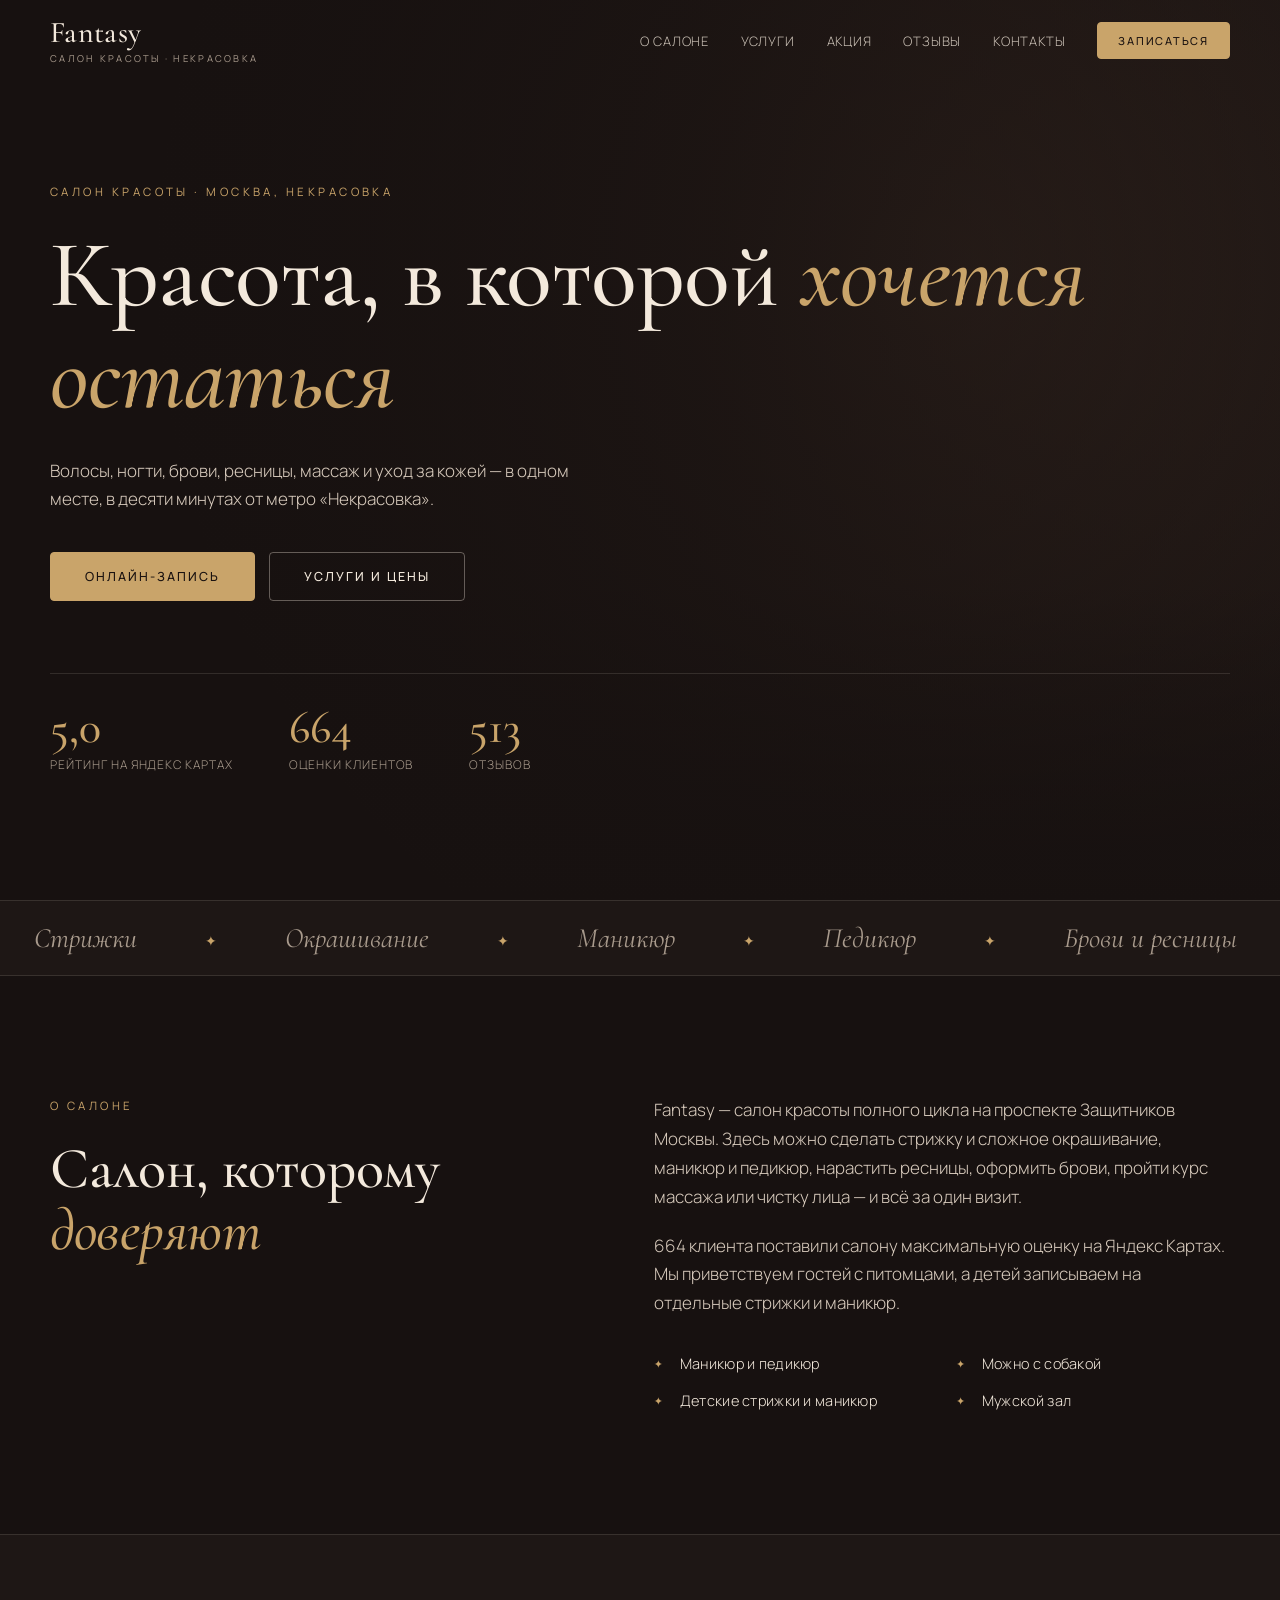
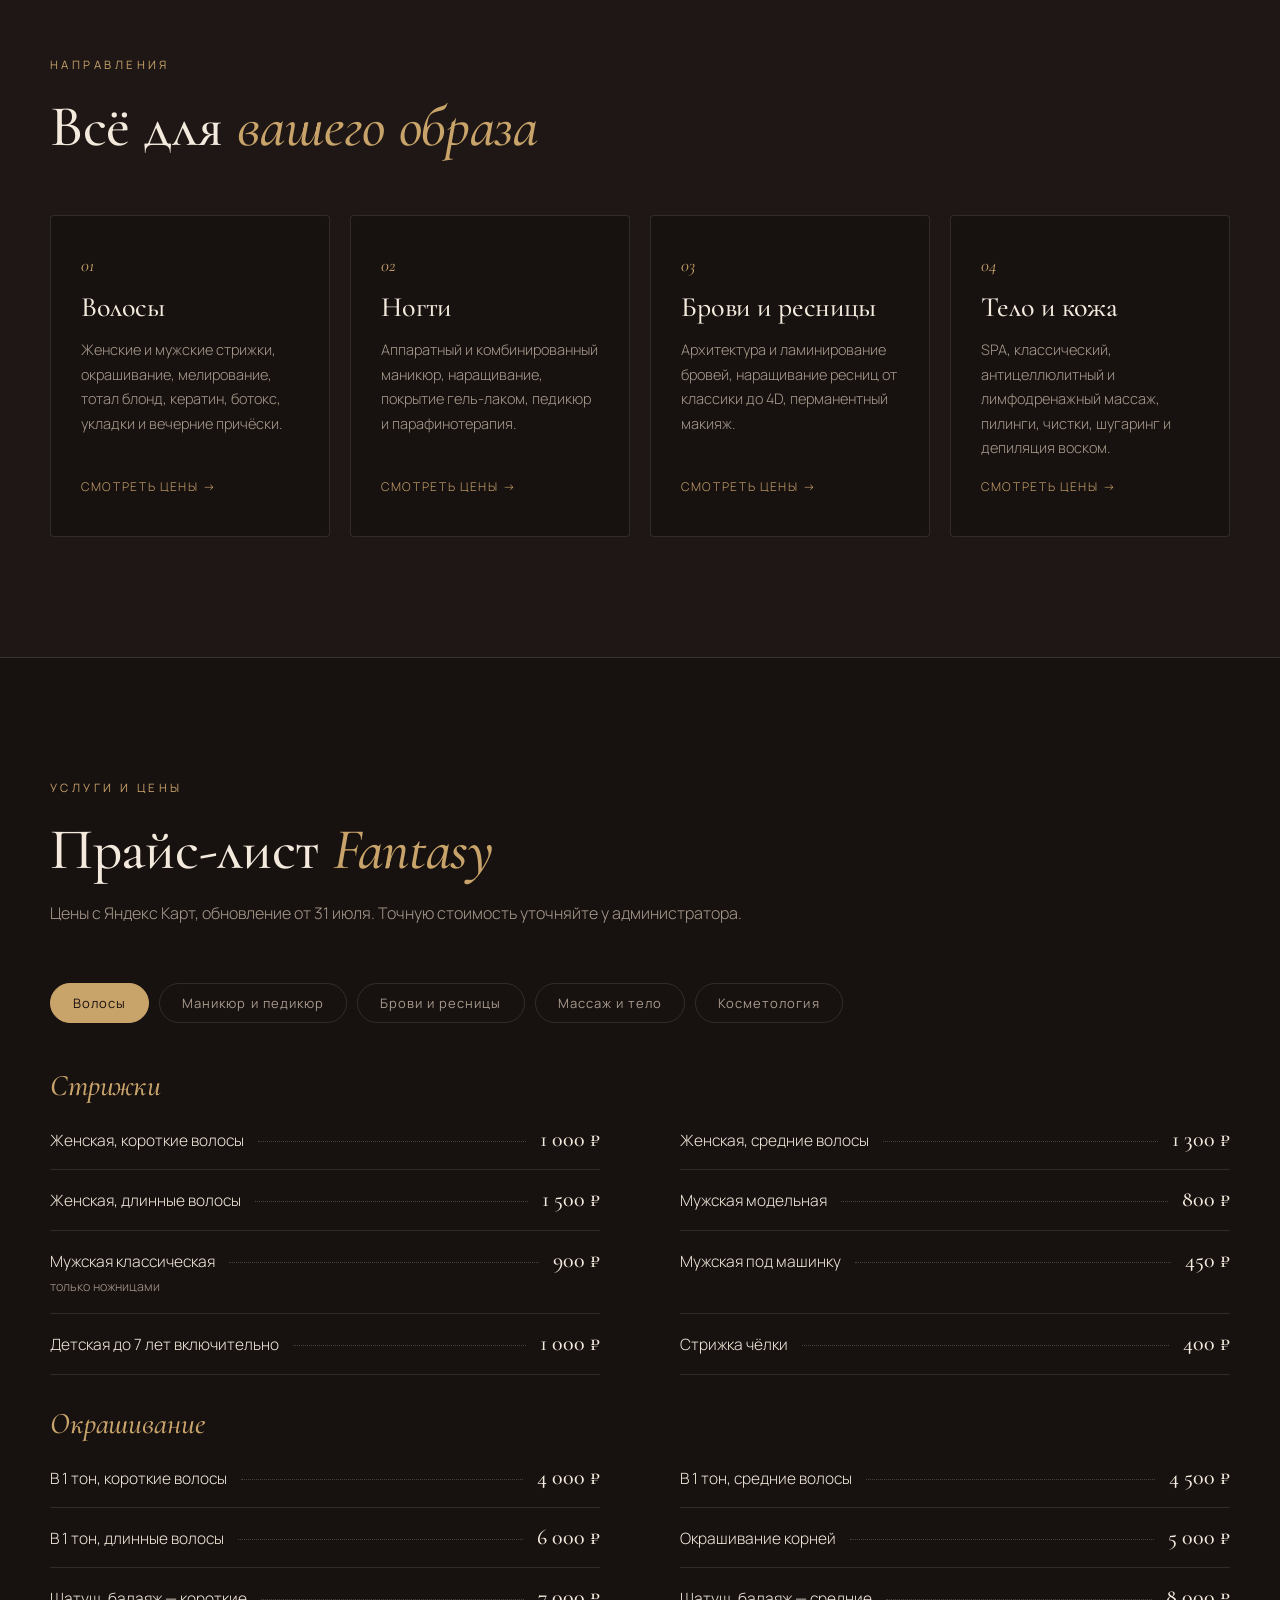
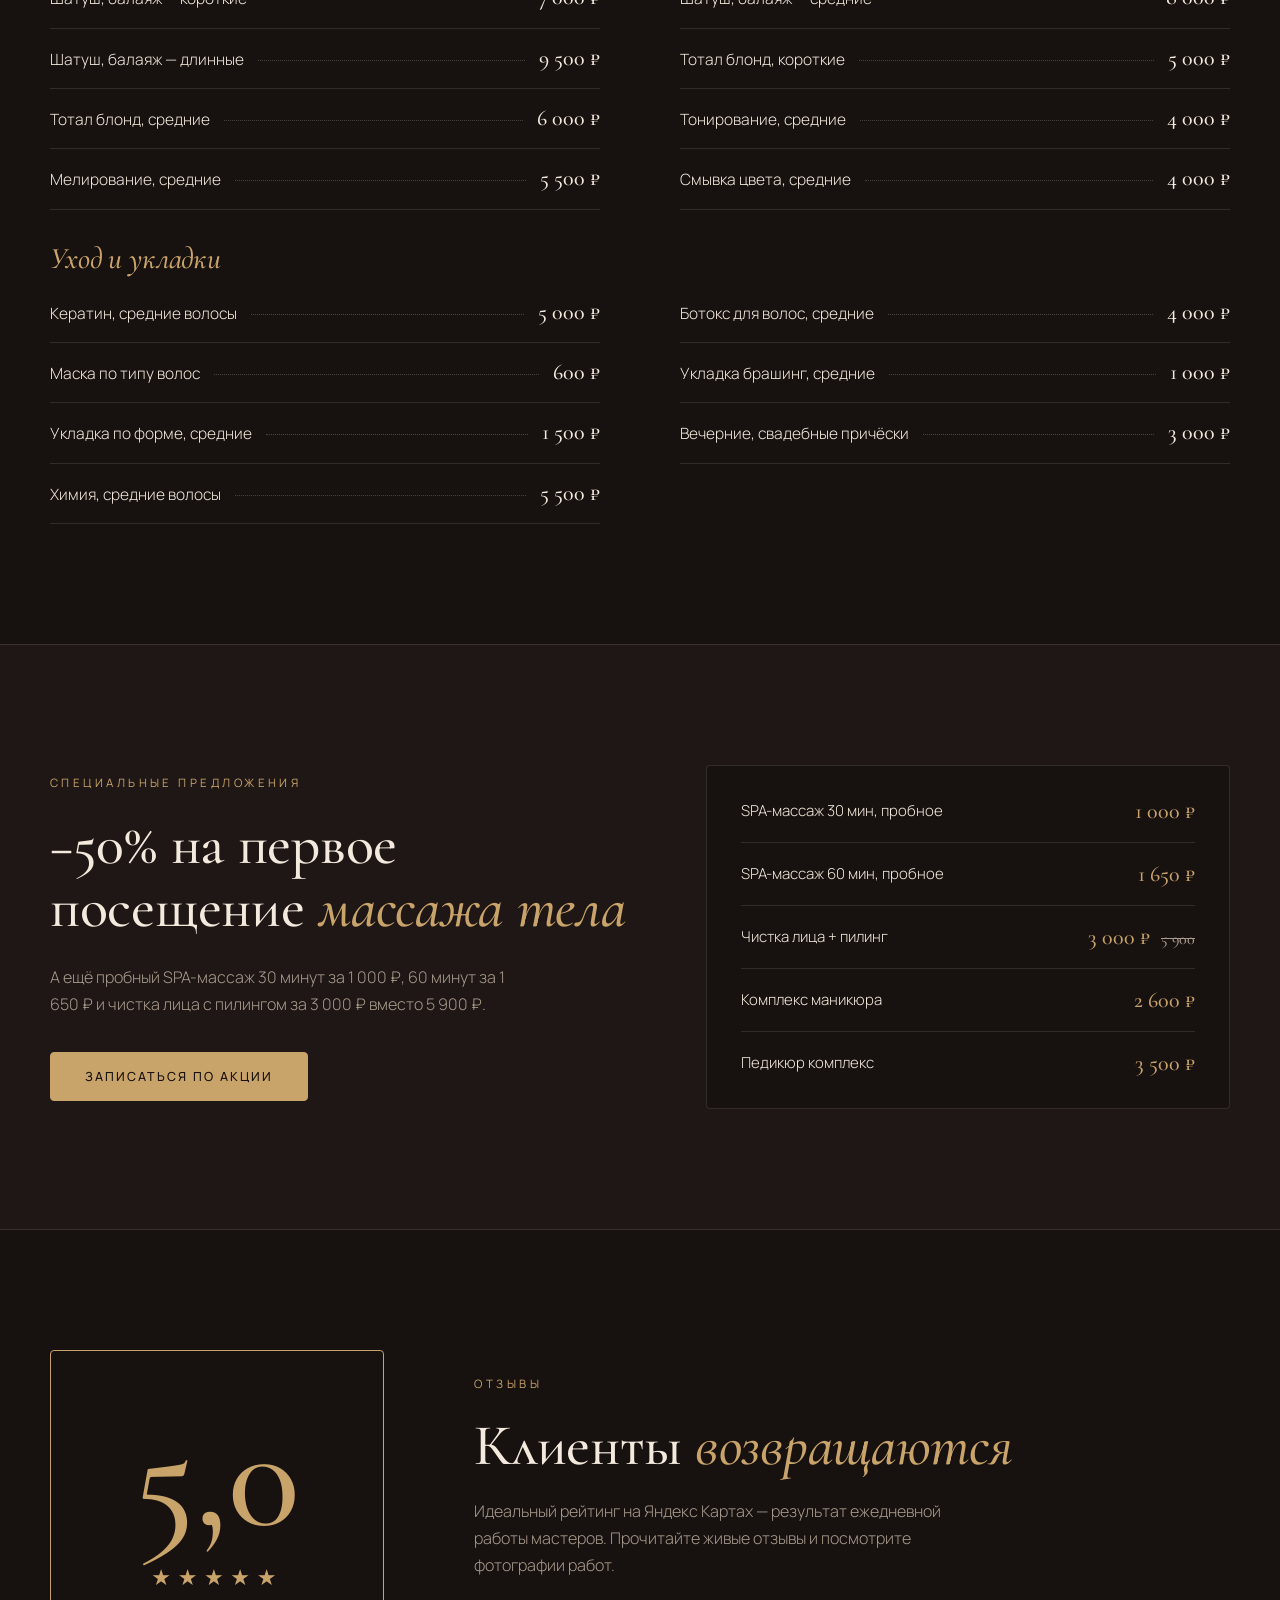
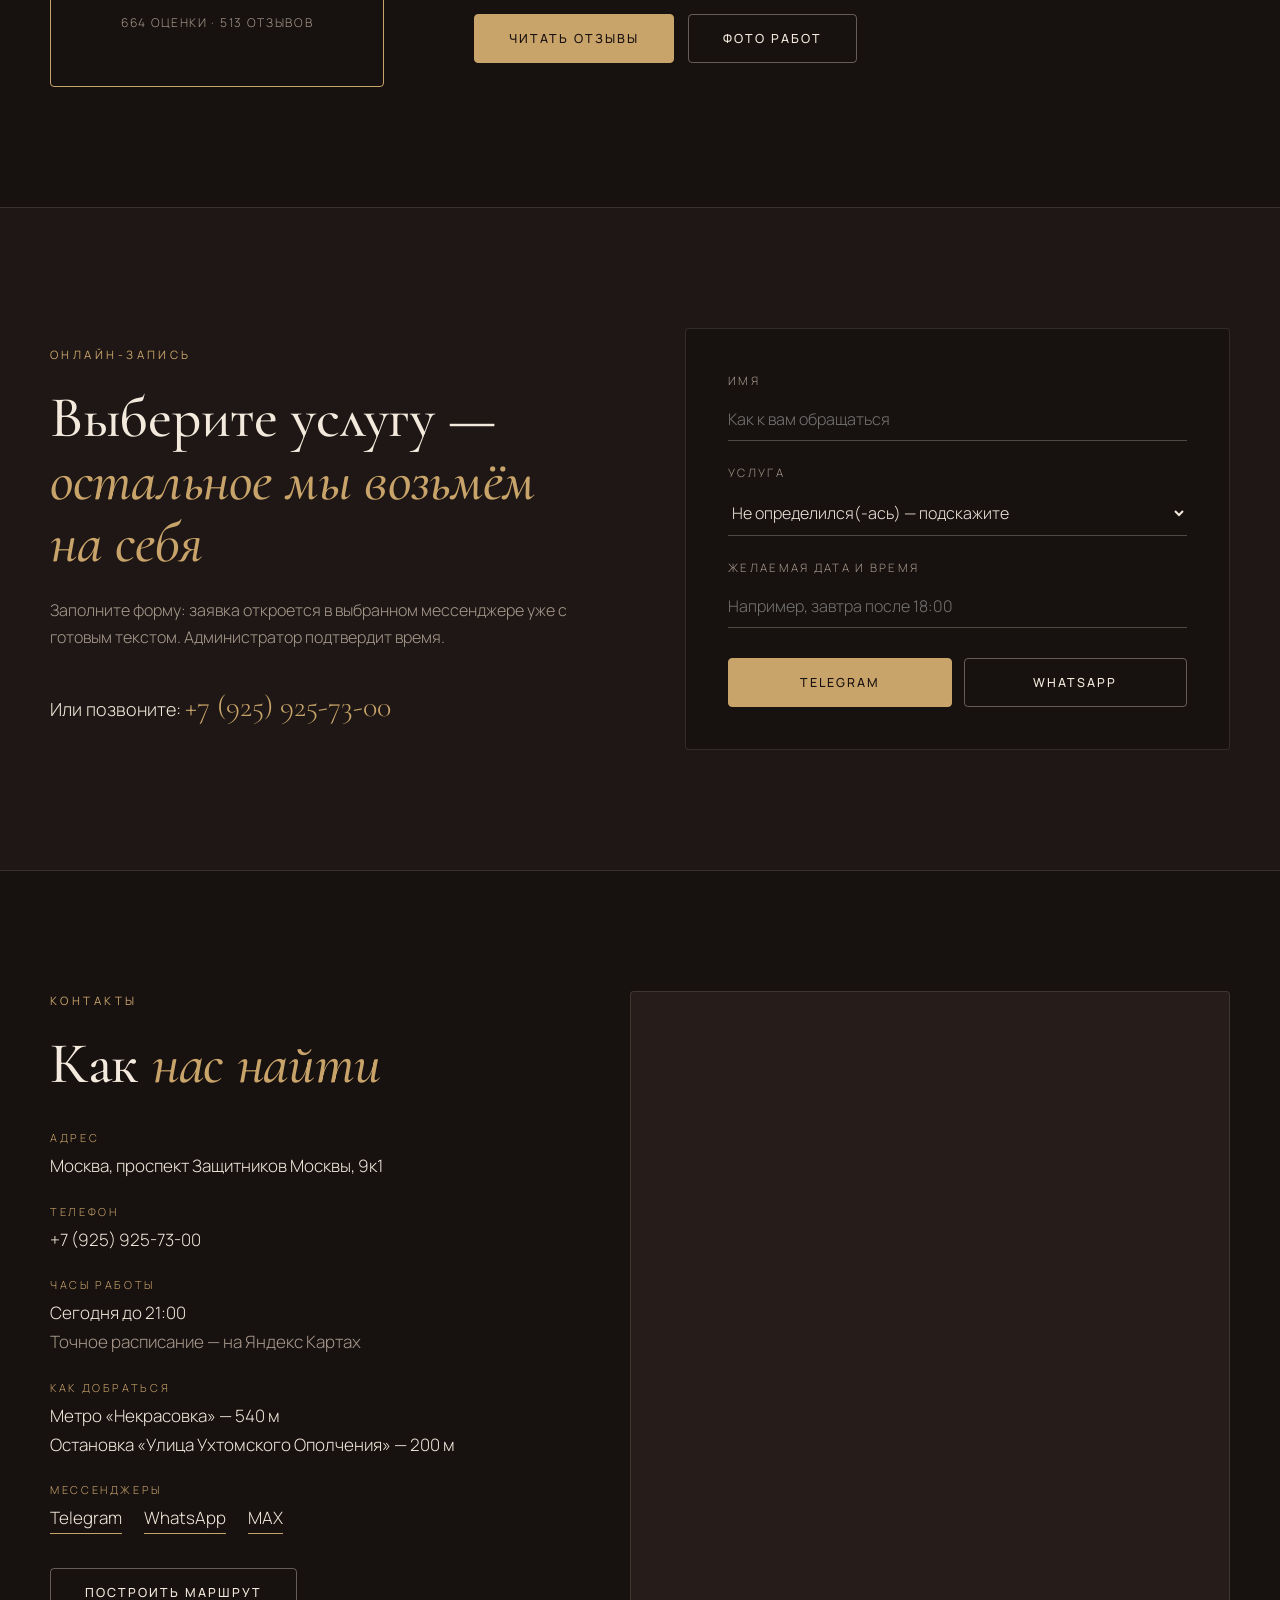
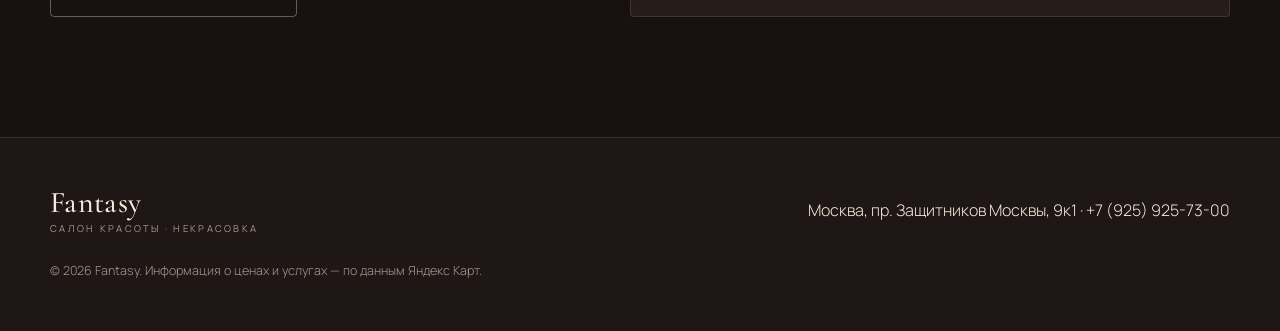
==== index.html @ a946d9de "Add files via upload" ====
<!DOCTYPE html>
<html lang="ru">
<head>
<meta charset="UTF-8">
<meta name="viewport" content="width=device-width, initial-scale=1.0">
<title>Fantasy — салон красоты в Некрасовке | Онлайн-запись</title>
<meta name="description" content="Fantasy — салон красоты на проспекте Защитников Москвы, 9к1 (Некрасовка). Рейтинг 5,0 на Яндекс Картах, 664 оценки. Стрижки, окрашивание, маникюр, педикюр, брови, ресницы, массаж, косметология.">
<meta name="theme-color" content="#171110">
<meta property="og:title" content="Fantasy — салон красоты в Некрасовке">
<meta property="og:description" content="Рейтинг 5,0 на Яндекс Картах. Маникюр, педикюр, окрашивание, стрижки, брови, массаж. Онлайн-запись.">
<meta property="og:type" content="website">
<meta property="og:locale" content="ru_RU">
<meta property="og:image" content="https://avatars.mds.yandex.net/get-tycoon/6283051/2a0000018bce1b3d26c07682998ab287adb4/priority-headline-background">
<link rel="preconnect" href="https://fonts.googleapis.com">
<link rel="preconnect" href="https://fonts.gstatic.com" crossorigin>
<link href="https://fonts.googleapis.com/css2?family=Cormorant+Garamond:ital,wght@0,400;0,500;0,600;1,400;1,500&family=Manrope:wght@300;400;500;600&display=swap" rel="stylesheet">
<link rel="stylesheet" href="style.css">
</head>
<body>

<header class="header" id="header">
  <a href="#top" class="logo">Fantasy<span>салон красоты · Некрасовка</span></a>
  <nav class="nav" id="nav">
    <a href="#about">О салоне</a>
    <a href="#services">Услуги</a>
    <a href="#offer">Акция</a>
    <a href="#reviews">Отзывы</a>
    <a href="#contacts">Контакты</a>
    <a href="#booking" class="btn btn--small">Записаться</a>
  </nav>
  <button class="burger" id="burger" aria-label="Меню"><i></i><i></i></button>
</header>

<main id="top">

  <!-- HERO -->
  <section class="hero">
    <div class="hero__bg"></div>
    <div class="hero__inner">
      <p class="eyebrow">Салон красоты · Москва, Некрасовка</p>
      <h1>Красота, в которой <em>хочется остаться</em></h1>
      <p class="hero__text">Волосы, ногти, брови, ресницы, массаж и уход за кожей — в одном месте, в десяти минутах от метро «Некрасовка».</p>
      <div class="hero__actions">
        <a href="#booking" class="btn">Онлайн-запись</a>
        <a href="#services" class="btn btn--ghost">Услуги и цены</a>
      </div>
      <div class="hero__stats">
        <div><b>5,0</b><span>рейтинг на Яндекс Картах</span></div>
        <div><b>664</b><span>оценки клиентов</span></div>
        <div><b>513</b><span>отзывов</span></div>
      </div>
    </div>
  </section>

  <!-- MARQUEE -->
  <div class="marquee" aria-hidden="true">
    <div class="marquee__track">
      <span>Стрижки</span><span>Окрашивание</span><span>Маникюр</span><span>Педикюр</span><span>Брови и ресницы</span><span>Массаж</span><span>Косметология</span><span>Шугаринг</span><span>Перманент</span>
      <span>Стрижки</span><span>Окрашивание</span><span>Маникюр</span><span>Педикюр</span><span>Брови и ресницы</span><span>Массаж</span><span>Косметология</span><span>Шугаринг</span><span>Перманент</span>
    </div>
  </div>

  <!-- ABOUT -->
  <section class="section" id="about">
    <div class="wrap about">
      <div class="about__head reveal">
        <p class="eyebrow">О салоне</p>
        <h2>Салон, которому <em>доверяют</em></h2>
      </div>
      <div class="about__body reveal">
        <p>Fantasy — салон красоты полного цикла на проспекте Защитников Москвы. Здесь можно сделать стрижку и сложное окрашивание, маникюр и педикюр, нарастить ресницы, оформить брови, пройти курс массажа или чистку лица — и всё за один визит.</p>
        <p>664 клиента поставили салону максимальную оценку на Яндекс Картах. Мы приветствуем гостей с питомцами, а детей записываем на отдельные стрижки и маникюр.</p>
        <ul class="features">
          <li>Маникюр и педикюр</li>
          <li>Можно с собакой</li>
          <li>Детские стрижки и маникюр</li>
          <li>Мужской зал</li>
        </ul>
      </div>
    </div>
  </section>

  <!-- DIRECTIONS cards -->
  <section class="section section--alt">
    <div class="wrap">
      <div class="section__head reveal">
        <p class="eyebrow">Направления</p>
        <h2>Всё для <em>вашего образа</em></h2>
      </div>
      <div class="cards">
        <article class="card reveal"><span class="card__n">01</span><h3>Волосы</h3><p>Женские и мужские стрижки, окрашивание, мелирование, тотал блонд, кератин, ботокс, укладки и вечерние причёски.</p><a href="#services" data-cat="hair">Смотреть цены →</a></article>
        <article class="card reveal"><span class="card__n">02</span><h3>Ногти</h3><p>Аппаратный и комбинированный маникюр, наращивание, покрытие гель-лаком, педикюр и парафинотерапия.</p><a href="#services" data-cat="nails">Смотреть цены →</a></article>
        <article class="card reveal"><span class="card__n">03</span><h3>Брови и ресницы</h3><p>Архитектура и ламинирование бровей, наращивание ресниц от классики до 4D, перманентный макияж.</p><a href="#services" data-cat="brows">Смотреть цены →</a></article>
        <article class="card reveal"><span class="card__n">04</span><h3>Тело и кожа</h3><p>SPA, классический, антицеллюлитный и лимфодренажный массаж, пилинги, чистки, шугаринг и депиляция воском.</p><a href="#services" data-cat="body">Смотреть цены →</a></article>
      </div>
    </div>
  </section>

  <!-- SERVICES -->
  <section class="section" id="services">
    <div class="wrap">
      <div class="section__head reveal">
        <p class="eyebrow">Услуги и цены</p>
        <h2>Прайс-лист <em>Fantasy</em></h2>
        <p class="muted">Цены с Яндекс Карт, обновление от 31 июля. Точную стоимость уточняйте у администратора.</p>
      </div>
      <div class="tabs reveal" id="tabs" role="tablist"></div>
      <div class="price-list reveal" id="priceList"></div>
    </div>
  </section>

  <!-- OFFER -->
  <section class="section section--alt" id="offer">
    <div class="wrap offer reveal">
      <div>
        <p class="eyebrow">Специальные предложения</p>
        <h2>−50% на первое<br>посещение <em>массажа тела</em></h2>
        <p class="muted">А ещё пробный SPA-массаж 30 минут за 1 000 ₽, 60 минут за 1 650 ₽ и чистка лица с пилингом за 3 000 ₽ вместо 5 900 ₽.</p>
        <a href="#booking" class="btn" data-service="Массаж тела — первое посещение −50%">Записаться по акции</a>
      </div>
      <ul class="offer__list">
        <li><span>SPA-массаж 30 мин, пробное</span><b>1 000 ₽</b></li>
        <li><span>SPA-массаж 60 мин, пробное</span><b>1 650 ₽</b></li>
        <li><span>Чистка лица + пилинг</span><b>3 000 ₽ <s>5 900</s></b></li>
        <li><span>Комплекс маникюра</span><b>2 600 ₽</b></li>
        <li><span>Педикюр комплекс</span><b>3 500 ₽</b></li>
      </ul>
    </div>
  </section>

  <!-- REVIEWS -->
  <section class="section" id="reviews">
    <div class="wrap reviews reveal">
      <div class="reviews__score">
        <b>5,0</b>
        <div class="stars" aria-label="5 из 5">★★★★★</div>
        <span>664 оценки · 513 отзывов</span>
      </div>
      <div class="reviews__text">
        <p class="eyebrow">Отзывы</p>
        <h2>Клиенты <em>возвращаются</em></h2>
        <p class="muted">Идеальный рейтинг на Яндекс Картах — результат ежедневной работы мастеров. Прочитайте живые отзывы и посмотрите фотографии работ.</p>
        <div class="hero__actions">
          <a class="btn" href="https://yandex.com/maps/org/fantasy/70527552037/reviews/" target="_blank" rel="noopener">Читать отзывы</a>
          <a class="btn btn--ghost" href="https://yandex.com/maps/org/fantasy/70527552037/gallery/" target="_blank" rel="noopener">Фото работ</a>
        </div>
      </div>
    </div>
  </section>

  <!-- BOOKING -->
  <section class="section section--alt" id="booking">
    <div class="wrap booking">
      <div class="reveal">
        <p class="eyebrow">Онлайн-запись</p>
        <h2>Выберите услугу — <em>остальное мы возьмём на себя</em></h2>
        <p class="muted">Заполните форму: заявка откроется в выбранном мессенджере уже с готовым текстом. Администратор подтвердит время.</p>
        <p class="booking__phone">Или позвоните: <a href="tel:+79259257300">+7 (925) 925-73-00</a></p>
      </div>
      <form class="form reveal" id="form" novalidate>
        <label>Имя
          <input type="text" id="fName" placeholder="Как к вам обращаться" required>
        </label>
        <label>Услуга
          <select id="fService"></select>
        </label>
        <label>Желаемая дата и время
          <input type="text" id="fWhen" placeholder="Например, завтра после 18:00">
        </label>
        <div class="form__btns">
          <button type="button" class="btn" data-send="tg">Telegram</button>
          <button type="button" class="btn btn--ghost" data-send="wa">WhatsApp</button>
        </div>
        <p class="form__err" id="formErr" hidden>Пожалуйста, укажите ваше имя.</p>
      </form>
    </div>
  </section>

  <!-- CONTACTS -->
  <section class="section" id="contacts">
    <div class="wrap contacts">
      <div class="contacts__info reveal">
        <p class="eyebrow">Контакты</p>
        <h2>Как <em>нас найти</em></h2>
        <dl>
          <dt>Адрес</dt>
          <dd>Москва, проспект Защитников Москвы, 9к1</dd>
          <dt>Телефон</dt>
          <dd><a href="tel:+79259257300">+7 (925) 925-73-00</a></dd>
          <dt>Часы работы</dt>
          <dd>Сегодня до 21:00<br><span class="muted">Точное расписание — на Яндекс Картах</span></dd>
          <dt>Как добраться</dt>
          <dd>Метро «Некрасовка» — 540 м<br>Остановка «Улица Ухтомского Ополчения» — 200 м</dd>
          <dt>Мессенджеры</dt>
          <dd class="links">
            <a href="https://t.me/salonFantasyMsk" target="_blank" rel="noopener">Telegram</a>
            <a href="https://wa.me/79259257300" target="_blank" rel="noopener">WhatsApp</a>
            <a href="https://max.ru/u/f9LHodD0cOI7cSpdST8HWlpeTLL5L7X9rrbCBZIti6YhWW0O6BIstn3oP70" target="_blank" rel="noopener">MAX</a>
          </dd>
        </dl>
        <a class="btn btn--ghost" href="https://yandex.ru/maps/-/CXBHrFlB" target="_blank" rel="noopener">Построить маршрут</a>
      </div>
      <div class="map reveal">
        <iframe title="Карта: салон Fantasy" src="https://yandex.ru/map-widget/v1/?ll=37.918559%2C55.700719&z=16&pt=37.918559%2C55.700719%2Cpm2rdm" loading="lazy" allowfullscreen></iframe>
      </div>
    </div>
  </section>
</main>

<footer class="footer">
  <div class="wrap footer__inner">
    <a href="#top" class="logo">Fantasy<span>салон красоты · Некрасовка</span></a>
    <p>Москва, пр. Защитников Москвы, 9к1 · <a href="tel:+79259257300">+7 (925) 925-73-00</a></p>
    <p class="muted">© <span id="year"></span> Fantasy. Информация о ценах и услугах — по данным Яндекс Карт.</p>
  </div>
</footer>

<script src="script.js"></script>
</body>
</html>
---- style.css ----
:root{
  --bg:#171110;
  --bg-2:#1e1715;
  --bg-3:#261d1a;
  --line:rgba(243,233,220,.12);
  --text:#f3e9dc;
  --muted:#a89a8c;
  --gold:#c9a46a;
  --gold-2:#e0c08a;
  --serif:'Cormorant Garamond',Georgia,serif;
  --sans:'Manrope',system-ui,sans-serif;
  --r:4px;
  color-scheme:dark;
}
*{box-sizing:border-box;margin:0;padding:0}
html{scroll-behavior:smooth;scroll-padding-top:80px}
body{background:var(--bg);color:var(--text);font-family:var(--sans);font-weight:300;line-height:1.7;-webkit-font-smoothing:antialiased;overflow-x:hidden}
a{color:inherit;text-decoration:none}
ul{list-style:none}
img{max-width:100%}
em{font-family:var(--serif);font-style:italic;font-weight:500;color:var(--gold)}
.wrap{width:min(1180px,100% - 48px);margin-inline:auto}
.muted{color:var(--muted)}

/* Header */
.header{position:fixed;inset:0 0 auto 0;z-index:50;display:flex;align-items:center;justify-content:space-between;padding:18px max(24px,calc((100% - 1180px)/2));transition:background .3s,padding .3s,border-color .3s;border-bottom:1px solid transparent}
.header::before{content:"";position:absolute;inset:0;z-index:-2;background:rgba(23,17,16,.92);backdrop-filter:blur(10px);opacity:0;transition:opacity .3s}
.header.scrolled::before{opacity:1}
.header.scrolled{padding-block:12px;border-color:var(--line)}
.logo{font-family:var(--serif);font-size:30px;font-weight:500;line-height:1;display:inline-flex;flex-direction:column;letter-spacing:.01em}
.logo span{font-family:var(--sans);font-size:9.5px;letter-spacing:.24em;text-transform:uppercase;color:var(--muted);margin-top:6px;font-weight:400}
.nav{display:flex;align-items:center;gap:32px;font-size:13px;letter-spacing:.06em;text-transform:uppercase}
.nav a:not(.btn){position:relative;color:var(--text);opacity:.8;transition:opacity .2s}
.nav a:not(.btn):hover{opacity:1;color:var(--gold)}
.burger{display:none;background:none;border:0;width:36px;height:36px;position:relative;cursor:pointer}
.burger i{position:absolute;left:6px;right:6px;height:1px;background:var(--text);transition:.3s}
.burger i:first-child{top:13px}.burger i:last-child{top:21px}
.burger.open i:first-child{top:17px;transform:rotate(45deg)}
.burger.open i:last-child{top:17px;transform:rotate(-45deg)}

/* Buttons */
.btn{display:inline-flex;align-items:center;justify-content:center;padding:15px 34px;background:var(--gold);color:#1a1210;border:1px solid var(--gold);font:500 12.5px var(--sans);letter-spacing:.16em;text-transform:uppercase;border-radius:var(--r);cursor:pointer;transition:.25s}
.btn:hover{background:var(--gold-2);border-color:var(--gold-2);transform:translateY(-1px)}
.btn--ghost{background:transparent;color:var(--text);border-color:rgba(243,233,220,.35)}
.btn--ghost:hover{background:rgba(243,233,220,.08);border-color:var(--gold);color:var(--gold)}
.btn--small{padding:10px 20px;font-size:11px}

/* Hero */
.hero{position:relative;min-height:100svh;display:flex;align-items:center;padding:140px 0 80px;isolation:isolate}
.hero__bg{position:absolute;inset:0;z-index:-1;background:
  linear-gradient(90deg,rgba(23,17,16,.96) 0%,rgba(23,17,16,.78) 55%,rgba(23,17,16,.45) 100%),
  linear-gradient(0deg,var(--bg) 0%,transparent 35%),
  url("https://avatars.mds.yandex.net/get-tycoon/6283051/2a0000018bce1b3d26c07682998ab287adb4/priority-headline-background") center/cover,
  radial-gradient(circle at 75% 30%,#3a2a22,#171110 70%)}
.hero__inner{width:min(1180px,100% - 48px);margin-inline:auto}
.eyebrow{font-size:11.5px;letter-spacing:.3em;text-transform:uppercase;color:var(--gold);font-weight:400;margin-bottom:22px}
h1,h2,h3{font-family:var(--serif);font-weight:500;line-height:1.08;letter-spacing:-.005em}
h1{font-size:clamp(44px,7.4vw,96px);max-width:12.5em}
h2{font-size:clamp(34px,4.6vw,58px)}
h3{font-size:28px}
.hero__text{max-width:520px;margin:28px 0 38px;font-size:17px;color:#d8cbbd}
.hero__actions{display:flex;gap:14px;flex-wrap:wrap}
.hero__stats{display:flex;gap:56px;margin-top:72px;padding-top:30px;border-top:1px solid var(--line);flex-wrap:wrap}
.hero__stats b{display:block;font:500 46px/1 var(--serif);color:var(--gold)}
.hero__stats span{font-size:12px;letter-spacing:.08em;color:var(--muted);text-transform:uppercase}

/* Marquee */
.marquee{overflow:hidden;border-block:1px solid var(--line);background:var(--bg-2)}
.marquee__track{display:flex;width:max-content;animation:marq 38s linear infinite}
.marquee span{font:italic 400 28px var(--serif);padding:20px 34px;color:var(--muted);white-space:nowrap}
.marquee span::after{content:"✦";margin-left:68px;color:var(--gold);font-size:14px;font-style:normal;vertical-align:middle}
@keyframes marq{to{transform:translateX(-50%)}}

/* Sections */
.section{padding:120px 0}
.section--alt{background:var(--bg-2);border-block:1px solid var(--line)}
.section__head{margin-bottom:56px;max-width:720px}
.section__head .muted{margin-top:18px}

.about{display:grid;grid-template-columns:1fr 1.1fr;gap:80px;align-items:start}
.about__body p{margin-bottom:20px;color:#d8cbbd;font-size:17px}
.features{display:grid;grid-template-columns:1fr 1fr;gap:12px 28px;margin-top:34px}
.features li{padding-left:26px;position:relative;font-size:14.5px;letter-spacing:.02em}
.features li::before{content:"✦";position:absolute;left:0;color:var(--gold);font-size:11px;top:3px}

.cards{display:grid;grid-template-columns:repeat(4,1fr);gap:20px}
.card{background:var(--bg);border:1px solid var(--line);padding:38px 30px;display:flex;flex-direction:column;gap:16px;transition:.3s;border-radius:var(--r)}
.card:hover{border-color:var(--gold);transform:translateY(-6px)}
.card__n{font:italic 400 18px var(--serif);color:var(--gold)}
.card p{color:var(--muted);font-size:14.5px;flex:1}
.card a{font-size:12px;letter-spacing:.14em;text-transform:uppercase;color:var(--gold)}

/* Prices */
.tabs{display:flex;flex-wrap:wrap;gap:10px;margin-bottom:44px}
.tab{background:transparent;color:var(--muted);border:1px solid var(--line);padding:10px 22px;font:400 13px var(--sans);letter-spacing:.08em;border-radius:100px;cursor:pointer;transition:.2s}
.tab:hover{color:var(--text);border-color:rgba(243,233,220,.4)}
.tab.active{background:var(--gold);color:#1a1210;border-color:var(--gold)}
.price-list{display:grid;grid-template-columns:1fr 1fr;gap:0 80px}
.price-group{grid-column:1/-1;font:italic 500 30px var(--serif);color:var(--gold);margin:30px 0 6px}
.price-group:first-child{margin-top:0}
.price{display:flex;align-items:baseline;gap:14px;padding:16px 0;border-bottom:1px solid var(--line);transition:.2s;cursor:pointer}
.price:hover{padding-left:8px}
.price:hover .price__name{color:var(--gold)}
.price__name{flex:0 1 auto;font-size:15.5px}
.price__name small{display:block;color:var(--muted);font-size:12.5px;margin-top:2px}
.price__dots{flex:1;border-bottom:1px dotted rgba(243,233,220,.22);transform:translateY(-4px);min-width:16px}
.price__val{font:500 22px var(--serif);white-space:nowrap}

/* Offer */
.offer{display:grid;grid-template-columns:1.1fr 1fr;gap:80px;align-items:center}
.offer h2{margin-bottom:24px}
.offer .muted{margin-bottom:34px;max-width:480px}
.offer__list{border:1px solid var(--line);padding:14px 34px;background:var(--bg);border-radius:var(--r)}
.offer__list li{display:flex;justify-content:space-between;gap:20px;padding:18px 0;border-bottom:1px solid var(--line);font-size:15px}
.offer__list li:last-child{border:0}
.offer__list b{font:500 22px var(--serif);color:var(--gold);white-space:nowrap}
.offer__list s{color:var(--muted);font-size:16px;margin-left:6px}

/* Reviews */
.reviews{display:grid;grid-template-columns:auto 1fr;gap:90px;align-items:center}
.reviews__score{text-align:center;padding:50px 70px;border:1px solid var(--gold);border-radius:var(--r)}
.reviews__score b{display:block;font:500 clamp(90px,12vw,150px)/1 var(--serif);color:var(--gold)}
.stars{color:var(--gold);letter-spacing:.3em;font-size:22px;margin:8px 0 12px}
.reviews__score span{font-size:12px;letter-spacing:.14em;text-transform:uppercase;color:var(--muted)}
.reviews__text h2{margin-bottom:20px}
.reviews__text .muted{margin-bottom:34px;max-width:520px}

/* Booking */
.booking{display:grid;grid-template-columns:1fr 1fr;gap:90px;align-items:center}
.booking h2{margin-bottom:22px}
.booking__phone{margin-top:30px;font-size:18px}
.booking__phone a{font-family:var(--serif);font-size:30px;color:var(--gold)}
.form{display:flex;flex-direction:column;gap:22px;background:var(--bg);padding:42px;border:1px solid var(--line);border-radius:var(--r)}
.form label{display:flex;flex-direction:column;gap:8px;font-size:11.5px;letter-spacing:.2em;text-transform:uppercase;color:var(--muted)}
.form input,.form select{background:transparent;border:0;border-bottom:1px solid rgba(243,233,220,.25);color:var(--text);font:300 16px var(--sans);padding:10px 0;outline:0;border-radius:0;transition:border-color .2s;letter-spacing:normal;text-transform:none}
.form input:focus,.form select:focus{border-color:var(--gold)}
.form select option{background:var(--bg-2);color:var(--text)}
.form__btns{display:flex;gap:12px;margin-top:8px}
.form__btns .btn{flex:1}
.form__err{color:#e58b7c;font-size:13px}

/* Contacts */
.contacts{display:grid;grid-template-columns:1fr 1.2fr;gap:80px}
.contacts h2{margin-bottom:34px}
dl{margin-bottom:34px}
dt{font-size:11px;letter-spacing:.24em;text-transform:uppercase;color:var(--gold);margin-top:22px}
dd{font-size:17px;margin-top:4px}
dd a:hover{color:var(--gold)}
.links{display:flex;gap:22px}
.links a{border-bottom:1px solid var(--gold)}
.map{min-height:480px;border:1px solid var(--line);border-radius:var(--r);overflow:hidden;background:var(--bg-3)}
.map iframe{width:100%;height:100%;min-height:480px;border:0;filter:invert(.92) hue-rotate(180deg) saturate(.6) brightness(.95)}

/* Footer */
.footer{border-top:1px solid var(--line);padding:50px 0;background:var(--bg-2)}
.footer__inner{display:grid;grid-template-columns:1fr auto;gap:10px 40px;align-items:center}
.footer__inner .muted{grid-column:1/-1;font-size:12.5px;margin-top:16px}
.footer p a:hover{color:var(--gold)}

/* Reveal */
.reveal{opacity:0;transform:translateY(26px);transition:opacity .8s ease,transform .8s ease}
.reveal.in{opacity:1;transform:none}

/* Responsive */
@media (max-width:980px){
  .section{padding:84px 0}
  .about,.offer,.reviews,.booking,.contacts{grid-template-columns:1fr;gap:44px}
  .cards{grid-template-columns:1fr 1fr}
  .price-list{grid-template-columns:1fr;gap:0}
  .reviews__score{padding:34px;justify-self:start}
  .burger{display:block}
  .nav{position:fixed;inset:0 0 0 auto;width:min(320px,86vw);background:var(--bg-2);flex-direction:column;align-items:flex-start;justify-content:center;gap:26px;padding:40px;transform:translateX(100%);transition:transform .35s;border-left:1px solid var(--line);font-size:15px}
  .nav.open{transform:none}
  .header{z-index:60}
  .nav{z-index:-1}
}
@media (max-width:620px){
  .cards{grid-template-columns:1fr}
  .hero__stats{gap:28px}
  .hero__stats b{font-size:36px}
  .features{grid-template-columns:1fr}
  .form{padding:28px 22px}
  .form__btns{flex-direction:column}
  .footer__inner{grid-template-columns:1fr}
  .price__name{font-size:14.5px}
  .price__val{font-size:19px}
}
@media (prefers-reduced-motion:reduce){
  *{animation:none!important;transition:none!important}
  .reveal{opacity:1;transform:none}
  html{scroll-behavior:auto}
}
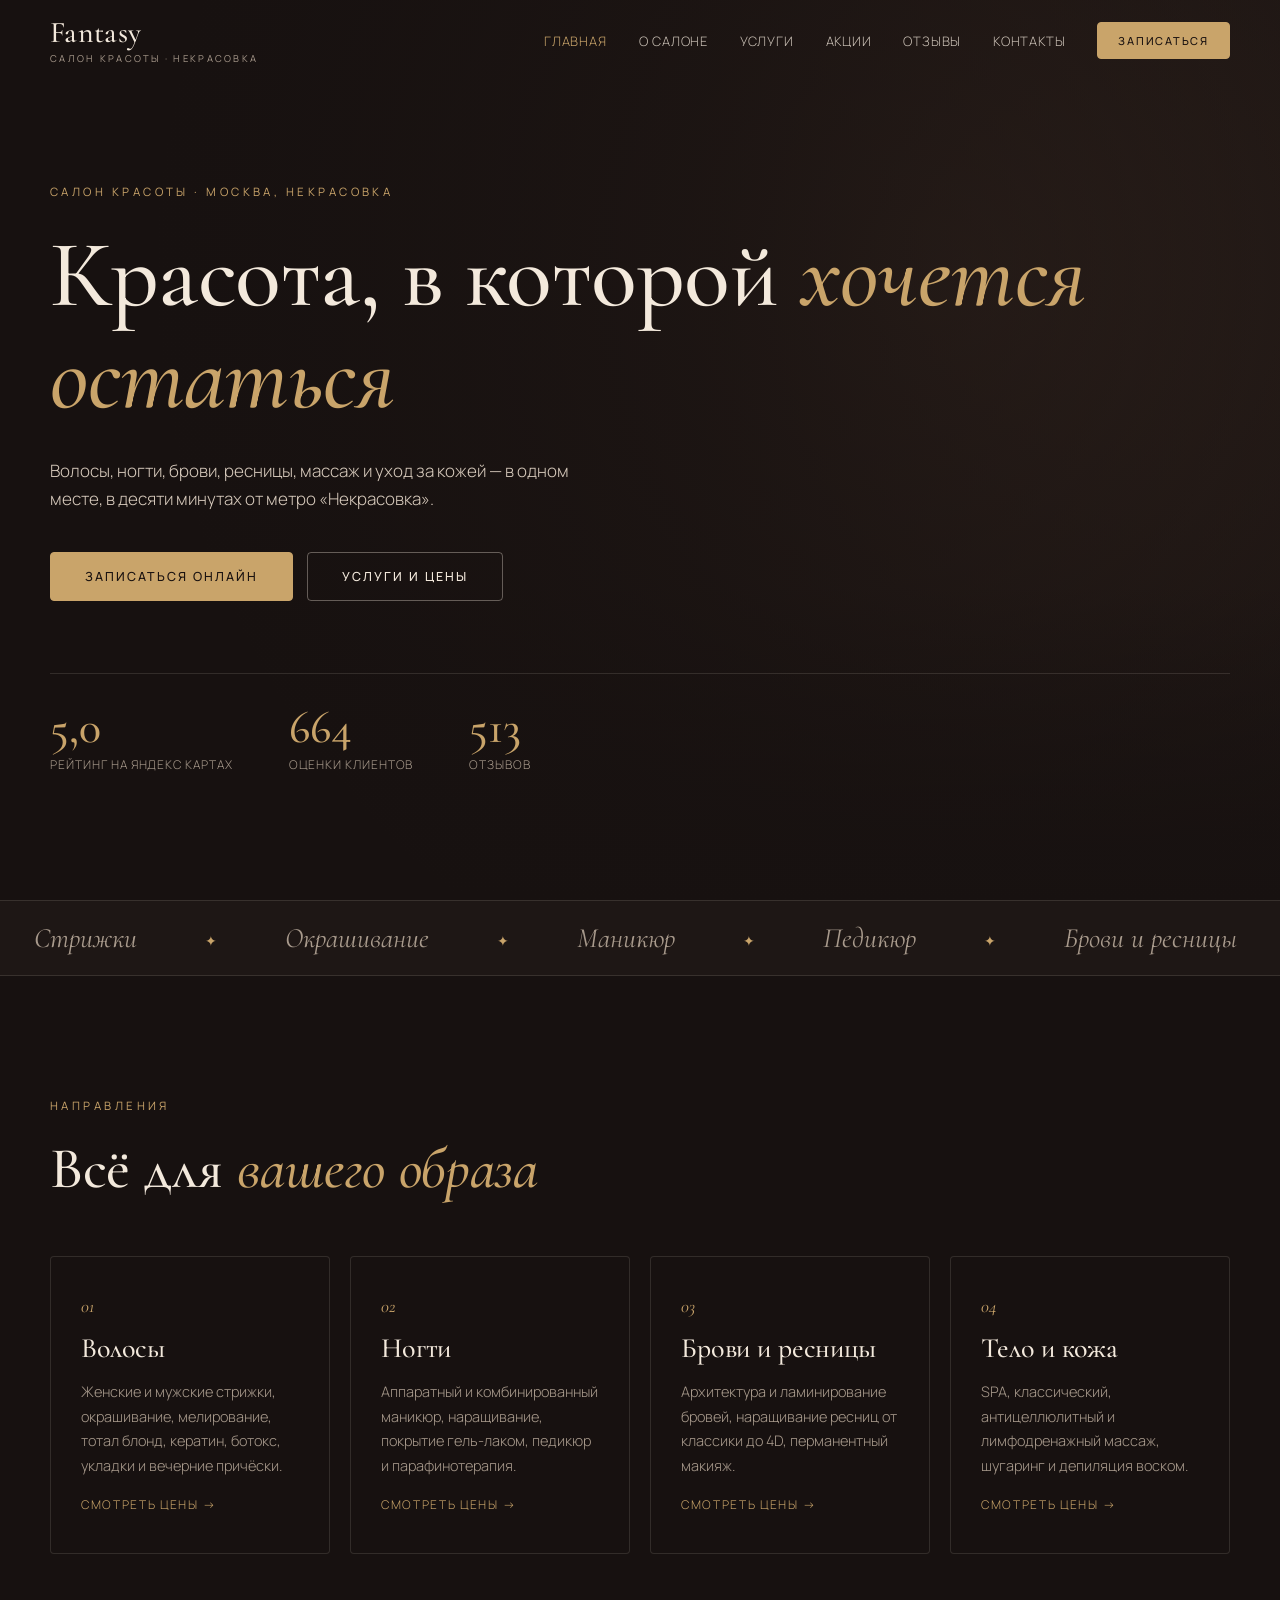
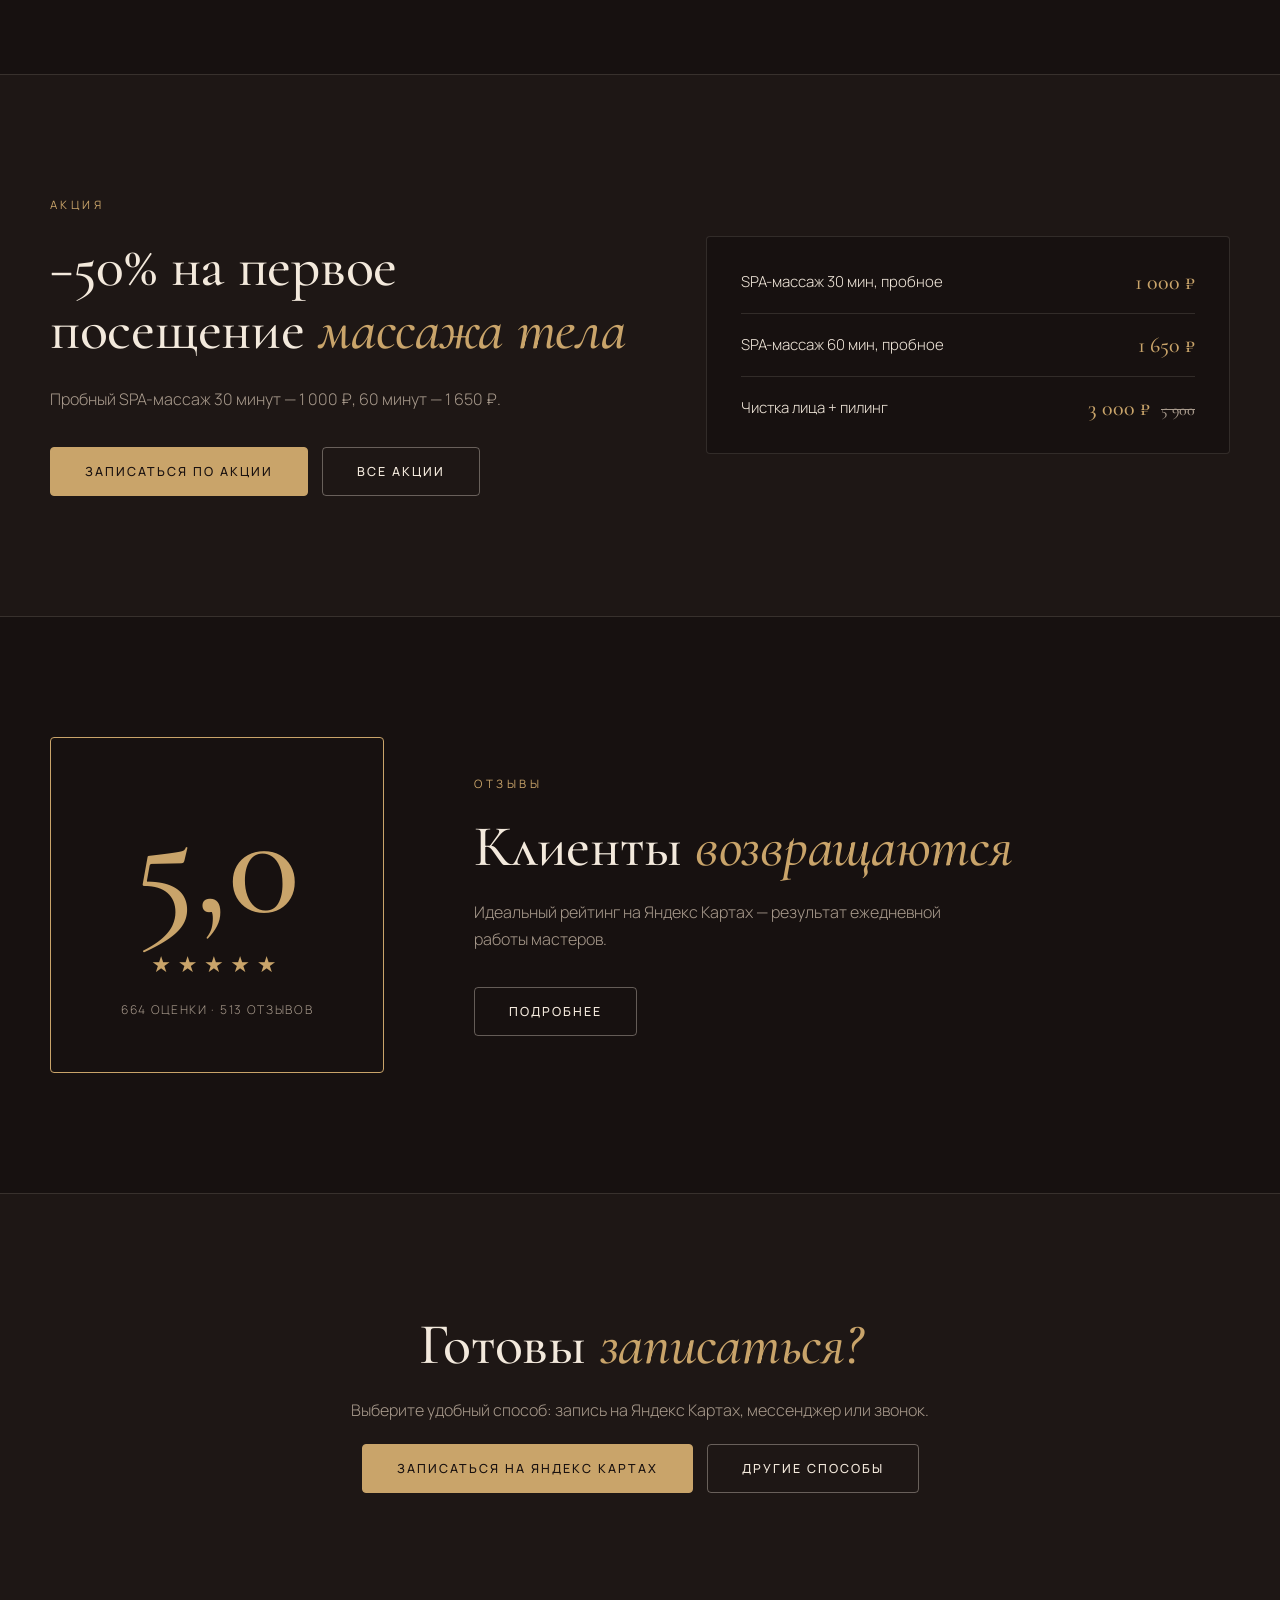
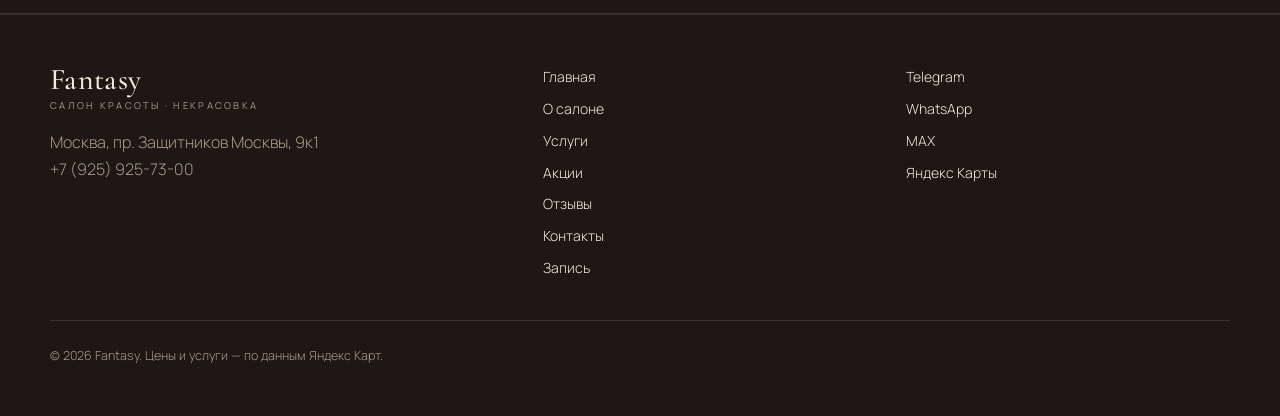
==== commit 1ab8bf2e: "Add files via upload" ====
--- a/index.html
+++ b/index.html
@@ -4,10 +4,10 @@
 <meta charset="UTF-8">
 <meta name="viewport" content="width=device-width, initial-scale=1.0">
 <title>Fantasy — салон красоты в Некрасовке | Онлайн-запись</title>
-<meta name="description" content="Fantasy — салон красоты на проспекте Защитников Москвы, 9к1 (Некрасовка). Рейтинг 5,0 на Яндекс Картах, 664 оценки. Стрижки, окрашивание, маникюр, педикюр, брови, ресницы, массаж, косметология.">
+<meta name="description" content="Fantasy — салон красоты на проспекте Защитников Москвы, 9к1 (Некрасовка). Рейтинг 5,0 на Яндекс Картах. Стрижки, окрашивание, маникюр, педикюр, брови, ресницы, массаж.">
 <meta name="theme-color" content="#171110">
-<meta property="og:title" content="Fantasy — салон красоты в Некрасовке">
-<meta property="og:description" content="Рейтинг 5,0 на Яндекс Картах. Маникюр, педикюр, окрашивание, стрижки, брови, массаж. Онлайн-запись.">
+<meta property="og:title" content="Fantasy — салон красоты в Некрасовке | Онлайн-запись">
+<meta property="og:description" content="Fantasy — салон красоты на проспекте Защитников Москвы, 9к1 (Некрасовка). Рейтинг 5,0 на Яндекс Картах. Стрижки, окрашивание, маникюр, педикюр, брови, ресницы, массаж.">
 <meta property="og:type" content="website">
 <meta property="og:locale" content="ru_RU">
 <meta property="og:image" content="https://avatars.mds.yandex.net/get-tycoon/6283051/2a0000018bce1b3d26c07682998ab287adb4/priority-headline-background">
@@ -16,205 +16,60 @@
 <link href="https://fonts.googleapis.com/css2?family=Cormorant+Garamond:ital,wght@0,400;0,500;0,600;1,400;1,500&family=Manrope:wght@300;400;500;600&display=swap" rel="stylesheet">
 <link rel="stylesheet" href="style.css">
 </head>
-<body>
-
+<body class="">
 <header class="header" id="header">
-  <a href="#top" class="logo">Fantasy<span>салон красоты · Некрасовка</span></a>
-  <nav class="nav" id="nav">
-    <a href="#about">О салоне</a>
-    <a href="#services">Услуги</a>
-    <a href="#offer">Акция</a>
-    <a href="#reviews">Отзывы</a>
-    <a href="#contacts">Контакты</a>
-    <a href="#booking" class="btn btn--small">Записаться</a>
-  </nav>
+  <a href="index.html" class="logo">Fantasy<span>салон красоты · Некрасовка</span></a>
+  <nav class="nav" id="nav"><a href="index.html" class="active">Главная</a><a href="about.html">О салоне</a><a href="services.html">Услуги</a><a href="offers.html">Акции</a><a href="reviews.html">Отзывы</a><a href="contacts.html">Контакты</a><a href="booking.html" class="btn btn--small">Записаться</a></nav>
   <button class="burger" id="burger" aria-label="Меню"><i></i><i></i></button>
 </header>
-
-<main id="top">
-
-  <!-- HERO -->
-  <section class="hero">
-    <div class="hero__bg"></div>
-    <div class="hero__inner">
-      <p class="eyebrow">Салон красоты · Москва, Некрасовка</p>
-      <h1>Красота, в которой <em>хочется остаться</em></h1>
-      <p class="hero__text">Волосы, ногти, брови, ресницы, массаж и уход за кожей — в одном месте, в десяти минутах от метро «Некрасовка».</p>
-      <div class="hero__actions">
-        <a href="#booking" class="btn">Онлайн-запись</a>
-        <a href="#services" class="btn btn--ghost">Услуги и цены</a>
-      </div>
-      <div class="hero__stats">
-        <div><b>5,0</b><span>рейтинг на Яндекс Картах</span></div>
-        <div><b>664</b><span>оценки клиентов</span></div>
-        <div><b>513</b><span>отзывов</span></div>
-      </div>
+<main>
+<section class="hero"><div class="hero__bg"></div><div class="hero__inner">
+<p class="eyebrow">Салон красоты · Москва, Некрасовка</p>
+<h1>Красота, в которой <em>хочется остаться</em></h1>
+<p class="hero__text">Волосы, ногти, брови, ресницы, массаж и уход за кожей — в одном месте, в десяти минутах от метро «Некрасовка».</p>
+<div class="hero__actions"><a href="https://yandex.ru/maps/10738/lubercy/?booking%5Bpage%5D=menu&amp;booking%5Bpermalink%5D=70527552037&amp;ll=37.923607%2C55.699742&amp;mode=poi&amp;poi%5Bpoint%5D=37.918559%2C55.700719&amp;poi%5Buri%5D=ymapsbm1%3A%2F%2Forg%3Foid%3D70527552037%26yclid%3D8517277293503840255&amp;source=serp_navig&amp;z=16.16" target="_blank" rel="noopener" class="btn">Записаться онлайн</a><a href="services.html" class="btn btn--ghost">Услуги и цены</a></div>
+<div class="hero__stats"><div><b>5,0</b><span>рейтинг на Яндекс Картах</span></div><div><b>664</b><span>оценки клиентов</span></div><div><b>513</b><span>отзывов</span></div></div>
+</div></section>
+<div class="marquee" aria-hidden="true"><div class="marquee__track">
+<span>Стрижки</span><span>Окрашивание</span><span>Маникюр</span><span>Педикюр</span><span>Брови и ресницы</span><span>Массаж</span><span>Косметология</span><span>Шугаринг</span><span>Перманент</span><span>Стрижки</span><span>Окрашивание</span><span>Маникюр</span><span>Педикюр</span><span>Брови и ресницы</span><span>Массаж</span><span>Косметология</span><span>Шугаринг</span><span>Перманент</span>
+</div></div>
+<section class="section"><div class="wrap">
+<div class="section__head reveal"><p class="eyebrow">Направления</p><h2>Всё для <em>вашего образа</em></h2></div>
+<div class="cards">
+<article class="card reveal"><span class="card__n">01</span><h3>Волосы</h3><p>Женские и мужские стрижки, окрашивание, мелирование, тотал блонд, кератин, ботокс, укладки и вечерние причёски.</p><a href="services.html?cat=hair">Смотреть цены →</a></article>
+<article class="card reveal"><span class="card__n">02</span><h3>Ногти</h3><p>Аппаратный и комбинированный маникюр, наращивание, покрытие гель-лаком, педикюр и парафинотерапия.</p><a href="services.html?cat=nails">Смотреть цены →</a></article>
+<article class="card reveal"><span class="card__n">03</span><h3>Брови и ресницы</h3><p>Архитектура и ламинирование бровей, наращивание ресниц от классики до 4D, перманентный макияж.</p><a href="services.html?cat=brows">Смотреть цены →</a></article>
+<article class="card reveal"><span class="card__n">04</span><h3>Тело и кожа</h3><p>SPA, классический, антицеллюлитный и лимфодренажный массаж, шугаринг и депиляция воском.</p><a href="services.html?cat=body">Смотреть цены →</a></article>
+</div></div></section>
+<section class="section section--alt"><div class="wrap offer reveal">
+<div><p class="eyebrow">Акция</p><h2>−50% на первое<br>посещение <em>массажа тела</em></h2>
+<p class="muted">Пробный SPA-массаж 30 минут — 1 000 ₽, 60 минут — 1 650 ₽.</p>
+<div class="hero__actions"><a href="booking.html?service=SPA-массаж 30 мин, пробное" class="btn">Записаться по акции</a><a href="offers.html" class="btn btn--ghost">Все акции</a></div></div>
+<ul class="offer__list"><li><span>SPA-массаж 30 мин, пробное</span><b>1 000 ₽</b></li><li><span>SPA-массаж 60 мин, пробное</span><b>1 650 ₽</b></li><li><span>Чистка лица + пилинг</span><b>3 000 ₽ <s>5 900</s></b></li></ul>
+</div></section>
+<section class="section"><div class="wrap reviews reveal">
+<div class="reviews__score"><b>5,0</b><div class="stars">★★★★★</div><span>664 оценки · 513 отзывов</span></div>
+<div class="reviews__text"><p class="eyebrow">Отзывы</p><h2>Клиенты <em>возвращаются</em></h2>
+<p class="muted">Идеальный рейтинг на Яндекс Картах — результат ежедневной работы мастеров.</p>
+<a class="btn btn--ghost" href="reviews.html">Подробнее</a></div>
+</div></section>
+<section class="section section--alt cta"><div class="wrap cta__inner reveal">
+<h2>Готовы <em>записаться?</em></h2>
+<p class="muted">Выберите удобный способ: запись на Яндекс Картах, мессенджер или звонок.</p>
+<div class="hero__actions"><a class="btn" href="https://yandex.ru/maps/10738/lubercy/?booking%5Bpage%5D=menu&amp;booking%5Bpermalink%5D=70527552037&amp;ll=37.923607%2C55.699742&amp;mode=poi&amp;poi%5Bpoint%5D=37.918559%2C55.700719&amp;poi%5Buri%5D=ymapsbm1%3A%2F%2Forg%3Foid%3D70527552037%26yclid%3D8517277293503840255&amp;source=serp_navig&amp;z=16.16" target="_blank" rel="noopener">Записаться на Яндекс Картах</a><a class="btn btn--ghost" href="booking.html">Другие способы</a></div>
+</div></section>
+</main>
+<footer class="footer">
+  <div class="wrap footer__grid">
+    <div>
+      <a href="index.html" class="logo">Fantasy<span>салон красоты · Некрасовка</span></a>
+      <p class="muted" style="margin-top:18px">Москва, пр. Защитников Москвы, 9к1<br><a href="tel:+79259257300">+7 (925) 925-73-00</a></p>
     </div>
-  </section>
-
-  <!-- MARQUEE -->
-  <div class="marquee" aria-hidden="true">
-    <div class="marquee__track">
-      <span>Стрижки</span><span>Окрашивание</span><span>Маникюр</span><span>Педикюр</span><span>Брови и ресницы</span><span>Массаж</span><span>Косметология</span><span>Шугаринг</span><span>Перманент</span>
-      <span>Стрижки</span><span>Окрашивание</span><span>Маникюр</span><span>Педикюр</span><span>Брови и ресницы</span><span>Массаж</span><span>Косметология</span><span>Шугаринг</span><span>Перманент</span>
-    </div>
-  </div>
-
-  <!-- ABOUT -->
-  <section class="section" id="about">
-    <div class="wrap about">
-      <div class="about__head reveal">
-        <p class="eyebrow">О салоне</p>
-        <h2>Салон, которому <em>доверяют</em></h2>
-      </div>
-      <div class="about__body reveal">
-        <p>Fantasy — салон красоты полного цикла на проспекте Защитников Москвы. Здесь можно сделать стрижку и сложное окрашивание, маникюр и педикюр, нарастить ресницы, оформить брови, пройти курс массажа или чистку лица — и всё за один визит.</p>
-        <p>664 клиента поставили салону максимальную оценку на Яндекс Картах. Мы приветствуем гостей с питомцами, а детей записываем на отдельные стрижки и маникюр.</p>
-        <ul class="features">
-          <li>Маникюр и педикюр</li>
-          <li>Можно с собакой</li>
-          <li>Детские стрижки и маникюр</li>
-          <li>Мужской зал</li>
-        </ul>
-      </div>
-    </div>
-  </section>
-
-  <!-- DIRECTIONS cards -->
-  <section class="section section--alt">
-    <div class="wrap">
-      <div class="section__head reveal">
-        <p class="eyebrow">Направления</p>
-        <h2>Всё для <em>вашего образа</em></h2>
-      </div>
-      <div class="cards">
-        <article class="card reveal"><span class="card__n">01</span><h3>Волосы</h3><p>Женские и мужские стрижки, окрашивание, мелирование, тотал блонд, кератин, ботокс, укладки и вечерние причёски.</p><a href="#services" data-cat="hair">Смотреть цены →</a></article>
-        <article class="card reveal"><span class="card__n">02</span><h3>Ногти</h3><p>Аппаратный и комбинированный маникюр, наращивание, покрытие гель-лаком, педикюр и парафинотерапия.</p><a href="#services" data-cat="nails">Смотреть цены →</a></article>
-        <article class="card reveal"><span class="card__n">03</span><h3>Брови и ресницы</h3><p>Архитектура и ламинирование бровей, наращивание ресниц от классики до 4D, перманентный макияж.</p><a href="#services" data-cat="brows">Смотреть цены →</a></article>
-        <article class="card reveal"><span class="card__n">04</span><h3>Тело и кожа</h3><p>SPA, классический, антицеллюлитный и лимфодренажный массаж, пилинги, чистки, шугаринг и депиляция воском.</p><a href="#services" data-cat="body">Смотреть цены →</a></article>
-      </div>
-    </div>
-  </section>
-
-  <!-- SERVICES -->
-  <section class="section" id="services">
-    <div class="wrap">
-      <div class="section__head reveal">
-        <p class="eyebrow">Услуги и цены</p>
-        <h2>Прайс-лист <em>Fantasy</em></h2>
-        <p class="muted">Цены с Яндекс Карт, обновление от 31 июля. Точную стоимость уточняйте у администратора.</p>
-      </div>
-      <div class="tabs reveal" id="tabs" role="tablist"></div>
-      <div class="price-list reveal" id="priceList"></div>
-    </div>
-  </section>
-
-  <!-- OFFER -->
-  <section class="section section--alt" id="offer">
-    <div class="wrap offer reveal">
-      <div>
-        <p class="eyebrow">Специальные предложения</p>
-        <h2>−50% на первое<br>посещение <em>массажа тела</em></h2>
-        <p class="muted">А ещё пробный SPA-массаж 30 минут за 1 000 ₽, 60 минут за 1 650 ₽ и чистка лица с пилингом за 3 000 ₽ вместо 5 900 ₽.</p>
-        <a href="#booking" class="btn" data-service="Массаж тела — первое посещение −50%">Записаться по акции</a>
-      </div>
-      <ul class="offer__list">
-        <li><span>SPA-массаж 30 мин, пробное</span><b>1 000 ₽</b></li>
-        <li><span>SPA-массаж 60 мин, пробное</span><b>1 650 ₽</b></li>
-        <li><span>Чистка лица + пилинг</span><b>3 000 ₽ <s>5 900</s></b></li>
-        <li><span>Комплекс маникюра</span><b>2 600 ₽</b></li>
-        <li><span>Педикюр комплекс</span><b>3 500 ₽</b></li>
-      </ul>
-    </div>
-  </section>
-
-  <!-- REVIEWS -->
-  <section class="section" id="reviews">
-    <div class="wrap reviews reveal">
-      <div class="reviews__score">
-        <b>5,0</b>
-        <div class="stars" aria-label="5 из 5">★★★★★</div>
-        <span>664 оценки · 513 отзывов</span>
-      </div>
-      <div class="reviews__text">
-        <p class="eyebrow">Отзывы</p>
-        <h2>Клиенты <em>возвращаются</em></h2>
-        <p class="muted">Идеальный рейтинг на Яндекс Картах — результат ежедневной работы мастеров. Прочитайте живые отзывы и посмотрите фотографии работ.</p>
-        <div class="hero__actions">
-          <a class="btn" href="https://yandex.com/maps/org/fantasy/70527552037/reviews/" target="_blank" rel="noopener">Читать отзывы</a>
-          <a class="btn btn--ghost" href="https://yandex.com/maps/org/fantasy/70527552037/gallery/" target="_blank" rel="noopener">Фото работ</a>
-        </div>
-      </div>
-    </div>
-  </section>
-
-  <!-- BOOKING -->
-  <section class="section section--alt" id="booking">
-    <div class="wrap booking">
-      <div class="reveal">
-        <p class="eyebrow">Онлайн-запись</p>
-        <h2>Выберите услугу — <em>остальное мы возьмём на себя</em></h2>
-        <p class="muted">Заполните форму: заявка откроется в выбранном мессенджере уже с готовым текстом. Администратор подтвердит время.</p>
-        <p class="booking__phone">Или позвоните: <a href="tel:+79259257300">+7 (925) 925-73-00</a></p>
-      </div>
-      <form class="form reveal" id="form" novalidate>
-        <label>Имя
-          <input type="text" id="fName" placeholder="Как к вам обращаться" required>
-        </label>
-        <label>Услуга
-          <select id="fService"></select>
-        </label>
-        <label>Желаемая дата и время
-          <input type="text" id="fWhen" placeholder="Например, завтра после 18:00">
-        </label>
-        <div class="form__btns">
-          <button type="button" class="btn" data-send="tg">Telegram</button>
-          <button type="button" class="btn btn--ghost" data-send="wa">WhatsApp</button>
-        </div>
-        <p class="form__err" id="formErr" hidden>Пожалуйста, укажите ваше имя.</p>
-      </form>
-    </div>
-  </section>
-
-  <!-- CONTACTS -->
-  <section class="section" id="contacts">
-    <div class="wrap contacts">
-      <div class="contacts__info reveal">
-        <p class="eyebrow">Контакты</p>
-        <h2>Как <em>нас найти</em></h2>
-        <dl>
-          <dt>Адрес</dt>
-          <dd>Москва, проспект Защитников Москвы, 9к1</dd>
-          <dt>Телефон</dt>
-          <dd><a href="tel:+79259257300">+7 (925) 925-73-00</a></dd>
-          <dt>Часы работы</dt>
-          <dd>Сегодня до 21:00<br><span class="muted">Точное расписание — на Яндекс Картах</span></dd>
-          <dt>Как добраться</dt>
-          <dd>Метро «Некрасовка» — 540 м<br>Остановка «Улица Ухтомского Ополчения» — 200 м</dd>
-          <dt>Мессенджеры</dt>
-          <dd class="links">
-            <a href="https://t.me/salonFantasyMsk" target="_blank" rel="noopener">Telegram</a>
-            <a href="https://wa.me/79259257300" target="_blank" rel="noopener">WhatsApp</a>
-            <a href="https://max.ru/u/f9LHodD0cOI7cSpdST8HWlpeTLL5L7X9rrbCBZIti6YhWW0O6BIstn3oP70" target="_blank" rel="noopener">MAX</a>
-          </dd>
-        </dl>
-        <a class="btn btn--ghost" href="https://yandex.ru/maps/-/CXBHrFlB" target="_blank" rel="noopener">Построить маршрут</a>
-      </div>
-      <div class="map reveal">
-        <iframe title="Карта: салон Fantasy" src="https://yandex.ru/map-widget/v1/?ll=37.918559%2C55.700719&z=16&pt=37.918559%2C55.700719%2Cpm2rdm" loading="lazy" allowfullscreen></iframe>
-      </div>
-    </div>
-  </section>
-</main>
-
-<footer class="footer">
-  <div class="wrap footer__inner">
-    <a href="#top" class="logo">Fantasy<span>салон красоты · Некрасовка</span></a>
-    <p>Москва, пр. Защитников Москвы, 9к1 · <a href="tel:+79259257300">+7 (925) 925-73-00</a></p>
-    <p class="muted">© <span id="year"></span> Fantasy. Информация о ценах и услугах — по данным Яндекс Карт.</p>
+    <div class="footer__links"><a href="index.html">Главная</a><a href="about.html">О салоне</a><a href="services.html">Услуги</a><a href="offers.html">Акции</a><a href="reviews.html">Отзывы</a><a href="contacts.html">Контакты</a><a href="booking.html">Запись</a></div>
+    <div class="footer__links"><a href="https://t.me/salonFantasyMsk" target="_blank" rel="noopener">Telegram</a><a href="https://wa.me/79259257300" target="_blank" rel="noopener">WhatsApp</a><a href="https://max.ru/u/f9LHodD0cOI7cSpdST8HWlpeTLL5L7X9rrbCBZIti6YhWW0O6BIstn3oP70" target="_blank" rel="noopener">MAX</a><a href="https://yandex.ru/maps/10738/lubercy/?booking%5Bpage%5D=menu&amp;booking%5Bpermalink%5D=70527552037&amp;ll=37.923607%2C55.699742&amp;mode=poi&amp;poi%5Bpoint%5D=37.918559%2C55.700719&amp;poi%5Buri%5D=ymapsbm1%3A%2F%2Forg%3Foid%3D70527552037%26yclid%3D8517277293503840255&amp;source=serp_navig&amp;z=16.16" target="_blank" rel="noopener">Яндекс Карты</a></div>
+    <p class="muted footer__copy">© <span id="year"></span> Fantasy. Цены и услуги — по данным Яндекс Карт.</p>
   </div>
 </footer>
-
 <script src="script.js"></script>
 </body>
-</html>
+</html>
--- a/style.css
+++ b/style.css
@@ -190,3 +190,32 @@
   .reveal{opacity:1;transform:none}
   html{scroll-behavior:auto}
 }
+
+/* ---- Многостраничная версия ---- */
+.nav a.active:not(.btn){color:var(--gold);opacity:1}
+.page-hero{padding:170px 0 70px;background:radial-gradient(circle at 80% 0%,#2e211b,transparent 60%),var(--bg);border-bottom:1px solid var(--line)}
+.page-hero h1{font-size:clamp(40px,6vw,76px);max-width:14em}
+.page-hero .hero__text{margin-bottom:0}
+.price{color:inherit}
+.cards--3{grid-template-columns:repeat(3,1fr)}
+.card h3{line-height:1.1}
+.book-options{display:grid;grid-template-columns:1.4fr 1fr;gap:20px}
+.book-card{border:1px solid var(--line);background:var(--bg-2);padding:46px 40px;display:flex;flex-direction:column;gap:18px;align-items:flex-start;border-radius:var(--r)}
+.book-card--main{border-color:var(--gold);background:linear-gradient(135deg,#2a1f1a,var(--bg-2))}
+.book-card .card__n{font:400 12px var(--sans);letter-spacing:.24em;text-transform:uppercase;color:var(--gold)}
+.book-card h3{font-size:38px}
+.book-card p{color:var(--muted);flex:1}
+.form__alt{font-size:13px;color:var(--gold);letter-spacing:.04em;text-align:center}
+.cta{text-align:center}
+.cta__inner{display:flex;flex-direction:column;align-items:center;gap:20px}
+.cta .hero__actions{justify-content:center}
+.footer__grid{display:grid;grid-template-columns:1.4fr 1fr 1fr;gap:40px}
+.footer__links{display:flex;flex-direction:column;gap:8px;font-size:14px}
+.footer__links a:hover,.footer a:hover{color:var(--gold)}
+.footer__copy{grid-column:1/-1;font-size:12.5px;border-top:1px solid var(--line);padding-top:24px}
+@media (max-width:980px){
+  .cards--3,.book-options{grid-template-columns:1fr}
+  .footer__grid{grid-template-columns:1fr 1fr}
+  .page-hero{padding:130px 0 50px}
+}
+@media (max-width:620px){.footer__grid{grid-template-columns:1fr}.book-card{padding:32px 24px}}
